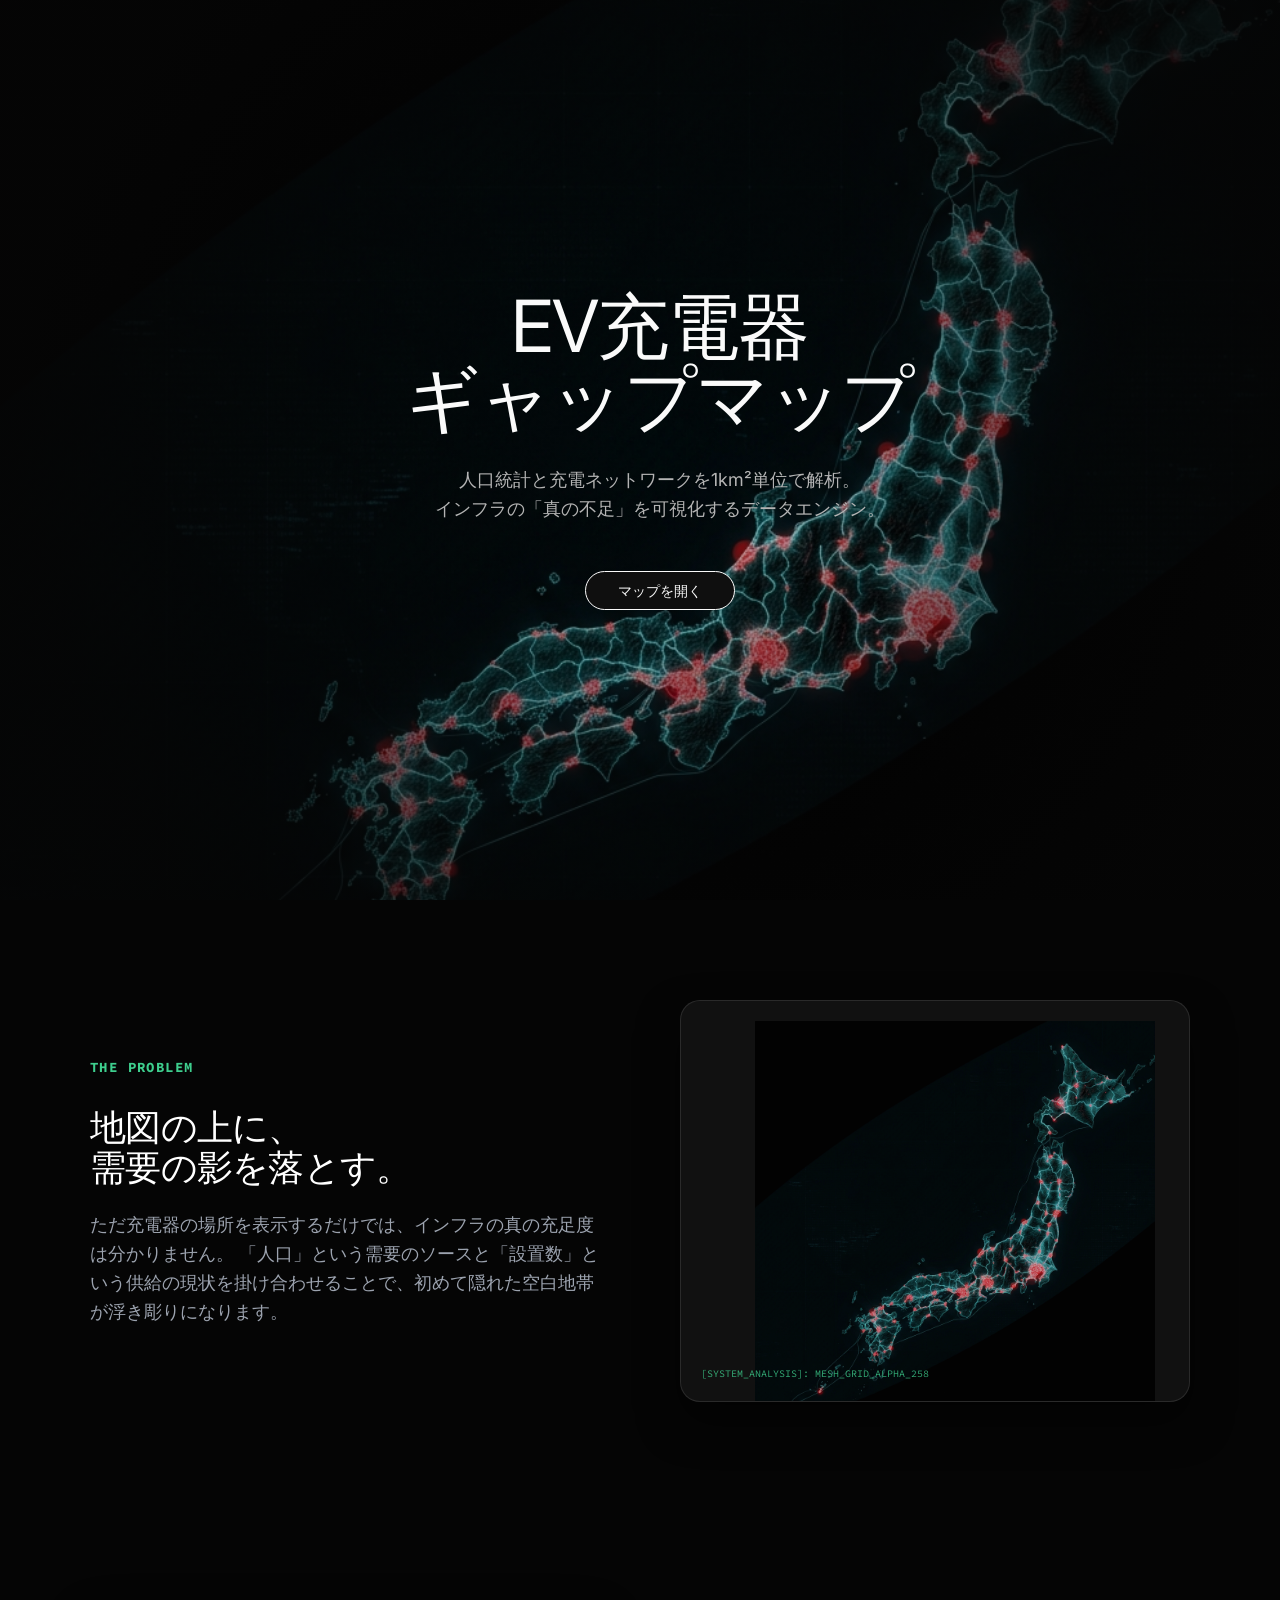
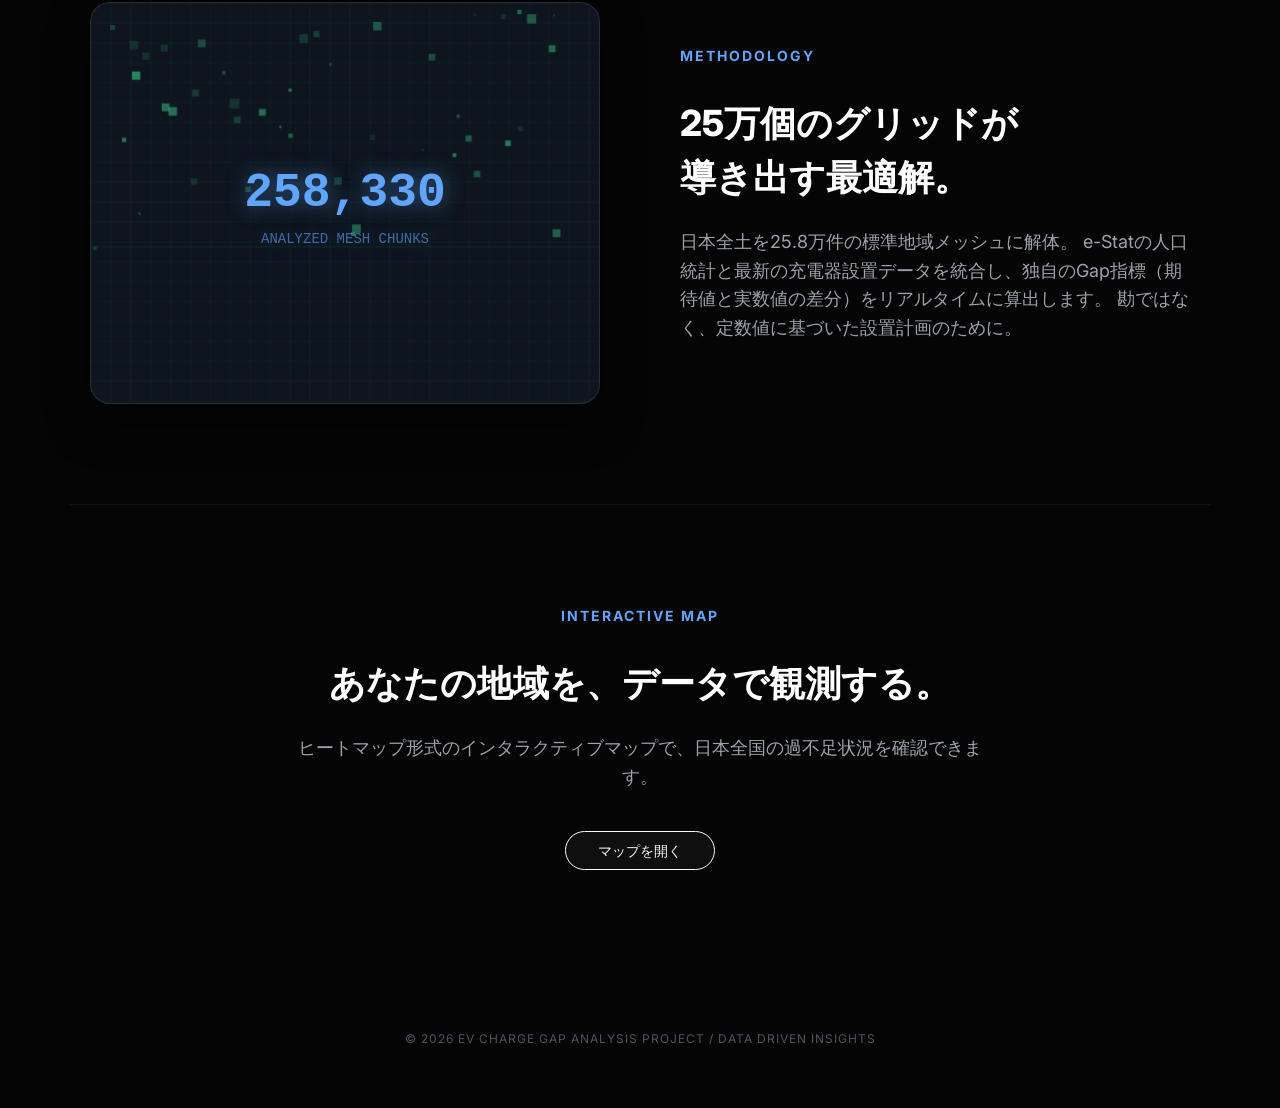
==== public/lp/index.html @ 3be9c39c "Fix: フォルダ名を完全に小文字化 (LP -> lp) ※一時フォルダ経由" ====
<!DOCTYPE html>
<html lang="ja">
<head>
    <meta charset="UTF-8">
    <meta name="viewport" content="width=device-width, initial-scale=1.0">
    <title>EV Charge Gap Analysis | The Science of Infrastructure</title>
    
    <meta name="description" content="人口統計と充電ステーションデータを統合した、日本全土のEVインフラ・ギャップ分析マップ。データサイエンスに基づいた不足エリアの特定。">
    
    <!-- Google Fonts -->
    <link href="https://fonts.googleapis.com/css2?family=Inter:wght@400;500;800&family=Source+Code+Pro&display=swap" rel="stylesheet">
    <link rel="stylesheet" href="../style.css">
</head>
<body class="lp-body">

    <div class="grid-overlay"></div>

    <!-- Hero Section -->
    <header class="hero">
        <div class="hero-content">
            <h1 style="font-size: clamp(40px, 8vw, 72px); font-weight: 400; color: var(--sb-text-main); line-height: 1.0; letter-spacing: -0.02em;">EV充電器<br>ギャップマップ</h1>
            <p style="font-size: 18px; color: var(--sb-text-secondary); max-width: 600px; margin: 32px auto 48px; line-height: 1.6;">人口統計と充電ネットワークを1km²単位で解析。<br>インフラの「真の不足」を可視化するデータエンジン。</p>
            <a href="/" class="cta-button">マップを開く</a>
        </div>
    </header>

    <!-- Problem Section -->
    <section class="lp-section">
        <div class="section-grid">
            <div>
                <div class="section-tag" style="font-family: 'Source Code Pro', monospace; letter-spacing: 0.1em; color: var(--sb-green);">THE PROBLEM</div>
                <h2 class="section-title" style="font-weight: 400; line-height: 1.1; letter-spacing: -0.02em;">地図の上に、<br>需要の影を落とす。</h2>
                <p class="section-desc">
                    ただ充電器の場所を表示するだけでは、インフラの真の充足度は分かりません。
                    「人口」という需要のソースと「設置数」という供給の現状を掛け合わせることで、初めて隠れた空白地帯が浮き彫りになります。
                </p>
            </div>
            <div class="feature-mockup">
                <!-- Data Visualization Concept Image -->
                <img src="../landing_hero.png" alt="Data Grid Visualization" class="mockup-img pulse-img">
                <div style="position: absolute; bottom: 20px; left: 20px; font-family: 'Source Code Pro', monospace; font-size: 10px; color: var(--sb-green); opacity: 0.8;">
                    [SYSTEM_ANALYSIS]: MESH_GRID_ALPHA_258
                </div>
            </div>
        </div>
    </section>

    <!-- Methodology Section -->
    <section class="lp-section">
        <div class="section-grid" style="direction: rtl;">
            <div style="direction: ltr;">
                <div class="section-tag">Methodology</div>
                <h2 class="section-title">25万個のグリッドが<br>導き出す最適解。</h2>
                <p class="section-desc">
                    日本全土を25.8万件の標準地域メッシュに解体。
                    e-Statの人口統計と最新の充電器設置データを統合し、独自のGap指標（期待値と実数値の差分）をリアルタイムに算出します。
                    勘ではなく、定数値に基づいた設置計画のために。
                </p>
            </div>
            <div class="feature-mockup" style="background: rgba(96, 165, 250, 0.1); position: relative;">
                <canvas id="grid-animation" style="position: absolute; top: 0; left: 0; width: 100%; height: 100%;"></canvas>
                <div style="display: flex; justify-content: center; align-items: center; height: 100%; color: #60a5fa; font-family: monospace; position: relative; z-index: 2; pointer-events: none;">
                    <div style="text-align: center; text-shadow: 0 0 20px rgba(96, 165, 250, 0.5);">
                        <div style="font-size: 48px; font-weight: 800;">258,330</div>
                        <div style="font-size: 14px; opacity: 0.6;">ANALYZED MESH CHUNKS</div>
                    </div>
                </div>
            </div>
        </div>
    </section>

    <!-- Preview / Call to Action -->
    <section class="lp-section" style="text-align: center; border-top: 1px solid rgba(255,255,255,0.05);">
        <div class="section-tag">Interactive Map</div>
        <h2 class="section-title">あなたの地域を、データで観測する。</h2>
        <p class="section-desc" style="margin: 0 auto 40px; max-width: 700px;">
            ヒートマップ形式のインタラクティブマップで、日本全国の過不足状況を確認できます。
        </p>
        <a href="/" class="cta-button">マップを開く</a>
    </section>

    <footer style="padding: 60px 20px; text-align: center; color: #4b5563; font-size: 12px; letter-spacing: 1px;">
        &copy; 2026 EV CHARGE GAP ANALYSIS PROJECT / DATA DRIVEN INSIGHTS
    </footer>

    <script>
        const canvas = document.getElementById('grid-animation');
        const ctx = canvas.getContext('2d');
        let particles = [];
        let w, h;

        function resize() {
            const rect = canvas.parentElement.getBoundingClientRect();
            w = canvas.width = rect.width;
            h = canvas.height = rect.height;
        }

        window.addEventListener('resize', resize);
        resize();

        class Particle {
            constructor() {
                this.reset();
            }
            reset() {
                this.x = Math.random() * w;
                this.y = Math.random() * -h;
                this.size = Math.random() * 8 + 2;
                this.speed = Math.random() * 2 + 1;
                this.opacity = Math.random() * 0.5 + 0.1;
            }
            update() {
                this.y += this.speed;
                if (this.y > h) this.reset();
            }
            draw() {
                ctx.fillStyle = `rgba(62, 207, 142, ${this.opacity})`;
                // Draw a square mesh fragment
                ctx.fillRect(this.x, this.y, this.size, this.size);
                
                // Occasional "glitch" line for tech feel
                if (Math.random() > 0.99) {
                    ctx.fillRect(0, this.y, w, 0.5);
                }
            }
        }

        function init() {
            particles = [];
            for (let i = 0; i < 100; i++) {
                particles.push(new Particle());
            }
        }

        function animate() {
            ctx.clearRect(0, 0, w, h);
            
            // Draw a subtle grid background
            ctx.strokeStyle = 'rgba(62, 207, 142, 0.1)';
            ctx.lineWidth = 0.5;
            const gridSize = 20;
            for (let x = 0; x < w; x += gridSize) {
                ctx.beginPath(); ctx.moveTo(x, 0); ctx.lineTo(x, h); ctx.stroke();
            }
            for (let y = 0; y < h; y += gridSize) {
                ctx.beginPath(); ctx.moveTo(0, y); ctx.lineTo(w, y); ctx.stroke();
            }

            particles.forEach(p => {
                p.update();
                p.draw();
            });
            requestAnimationFrame(animate);
        }

        init();
        animate();
    </script>

</body>
</html>
---- public/style.css ----
:root {
    /* Supabase Colors */
    --sb-bg: #171717;
    --sb-bg-darker: #0f0f0f;
    --sb-green: #3ecf8e;
    --sb-green-link: #00c573;
    --sb-border: #2e2e2e;
    --sb-border-prominent: #363636;
    --sb-text-main: #fafafa;
    --sb-text-secondary: #b4b4b4;
    --sb-text-muted: #898989;
    
    /* System Overrides */
    --primary-blue: var(--sb-green); /* Map specific */
}

body {
    margin: 0;
    padding: 0;
    font-family: 'Inter', system-ui, -apple-system, sans-serif; /* Mimic Circular */
    background-color: var(--sb-bg);
    color: var(--sb-text-main);
    line-height: 1.5;
}

#map {
    width: 100vw;
    height: 100vh;
    background-color: #111111;
}

/* Supabase Panel styles */
.glass-panel {
    background: var(--sb-bg-darker);
    border: 1px solid var(--sb-border);
    box-shadow: none; /* Supabase avoids shadows */
    border-radius: 8px; /* Comfortable radius */
    padding: 24px;
    z-index: 1000;
}

/* Main Top Left Panel */
.main-panel {
    position: absolute;
    top: 20px;
    left: 20px;
    width: 340px;
}

h1 {
    margin: 0 0 4px 0;
    font-size: 24px;
    font-weight: 400; /* Supabase uses 400 with tight line-height */
    color: var(--sb-text-main);
    line-height: 1.0;
    letter-spacing: -0.02em;
}

.toggle-btn {
    background: rgba(255, 255, 255, 0.1);
    border: none;
    color: #cbd5e1;
    cursor: pointer;
    font-size: 14px;
    padding: 6px 10px;
    border-radius: 6px;
    transition: background 0.2s, color 0.2s;
    line-height: 1;
}

.toggle-btn:hover {
    background: rgba(255, 255, 255, 0.2);
    color: #fff;
}

.subtitle {
    margin: 0 0 20px 0;
    font-size: 13px;
    color: #9ca3af;
    font-weight: 600;
    text-transform: uppercase;
    letter-spacing: 0.5px;
    white-space: nowrap;
}

.stats-box {
    display: flex;
    flex-direction: column;
    gap: 12px;
    margin-bottom: 24px;
}

.stat-item {
    display: flex;
    justify-content: space-between;
    align-items: center;
    background: rgba(255, 255, 255, 0.03);
    padding: 12px 16px;
    border-radius: 8px;
    border: 1px solid rgba(255, 255, 255, 0.05);
}

.stat-label {
    font-size: 13px;
    color: #cbd5e1;
    font-weight: 600;
}

.stat-value {
    font-size: 18px;
    font-weight: 800;
    color: #ffffff;
}

.stat-value.link {
    color: #60a5fa;
    text-decoration: underline;
    cursor: pointer;
}

.stat-value.link:hover {
    color: #93c5fd;
}

.unit {
    font-size: 12px;
    color: #9ca3af;
    font-weight: 400;
}

/* Station List */
#station-list-container {
    margin-top: 15px;
    max-height: 200px;
    overflow-y: auto;
    background: rgba(0, 0, 0, 0.2);
    border-radius: 8px;
    padding: 10px;
    display: none;
    border: 1px solid rgba(255, 255, 255, 0.1);
}

.station-item {
    font-size: 12px;
    margin-bottom: 8px;
    padding-bottom: 8px;
    border-bottom: 1px solid rgba(255, 255, 255, 0.05);
}

.station-item:last-child {
    margin-bottom: 0;
    padding-bottom: 0;
    border-bottom: none;
}

.station-name {
    display: block;
    color: #e5e7eb;
    text-decoration: none;
    font-weight: 600;
    margin-bottom: 2px;
}

.station-name:hover {
    color: #60a5fa;
    text-decoration: underline;
}

.station-info {
    font-size: 11px;
    color: #9ca3af;
}

/* Custom Scrollbar for the list */
#station-list-container::-webkit-scrollbar {
    width: 6px;
}

#station-list-container::-webkit-scrollbar-track {
    background: transparent;
}

#station-list-container::-webkit-scrollbar-thumb {
    background: rgba(255, 255, 255, 0.2);
    border-radius: 3px;
}

#station-list-container::-webkit-scrollbar-thumb:hover {
    background: rgba(255, 255, 255, 0.3);
}

/* Legend */
.legend-container {
    margin-top: 10px;
}

.legend-title {
    font-size: 12px;
    text-transform: uppercase;
    color: #9ca3af;
    margin: 0 0 8px 0;
}

.legend-bar {
    height: 8px;
    width: 100%;
    border-radius: 4px;
    /* Red to White to Blue */
    background: linear-gradient(to right, #ff4c4c, #ffffff, #4c6bff);
    margin-bottom: 6px;
}

.legend-labels {
    display: flex;
    justify-content: space-between;
    font-size: 11px;
    color: #9ca3af;
}

/* Bottom Right Info Panel */
.info-panel {
    position: absolute;
    bottom: 30px;
    right: 20px;
    width: 260px;
    min-height: 80px;
}

.info-placeholder {
    font-size: 13px;
    color: #9ca3af;
    text-align: center;
    padding: 20px 0;
}

.info-row {
    display: flex;
    justify-content: space-between;
    align-items: baseline;
    margin-bottom: 8px;
}

.info-label {
    font-size: 12px;
    color: #9ca3af;
}

.info-val {
    font-size: 16px;
    font-weight: 700;
    color: #ffffff;
}

.gap-val {
    font-size: 24px;
    font-weight: 800;
}

.info-content hr {
    border: 0;
    height: 1px;
    background: rgba(255, 255, 255, 0.1);
    margin: 12px 0;
}

.info-mesh {
    font-size: 10px;
    color: #6b7280;
    text-align: right;
    margin-top: 10px;
}

/* Tooltip */
.tooltip-wrapper {
    position: relative;
    cursor: help;
}

.info-icon {
    display: inline-block;
    width: 14px;
    height: 14px;
    border-radius: 50%;
    background: #4b5563;
    color: #111;
    font-size: 10px;
    text-align: center;
    line-height: 14px;
    margin-left: 4px;
}

.tooltip {
    display: none;
    position: absolute;
    top: 110%;
    left: 0;
    width: 220px;
    background: #1f2937;
    border: 1px solid #374151;
    padding: 10px;
    border-radius: 6px;
    font-size: 12px;
    line-height: 1.5;
    color: #d1d5db;
    z-index: 1001;
    box-shadow: 0 4px 12px rgba(0,0,0,0.3);
}

.tooltip-wrapper:hover .tooltip {
    display: block;
}

/* Loading Overlay */
.loading-overlay {
    position: fixed;
    top: 0;
    left: 0;
    width: 100vw;
    height: 100vh;
    background: #111111;
    z-index: 9999;
    display: flex;
    flex-direction: column;
    justify-content: center;
    align-items: center;
}

.spinner {
    width: 50px;
    height: 50px;
    border: 4px solid rgba(255, 255, 255, 0.1);
    border-top: 4px solid #60a5fa;
    border-radius: 50%;
    animation: spin 1s linear infinite;
    margin-bottom: 20px;
}

@keyframes spin {
    0% { transform: rotate(0deg); }
    100% { transform: rotate(360deg); }
}

.loading-text {
    font-size: 18px;
    font-weight: 600;
    color: #e5e7eb;
    text-align: center;
    line-height: 1.5;
}

/* Disclaimer / Attribution Panel */
.disclaimer-panel {
    position: absolute;
    bottom: 20px;
    left: 20px;
    width: 340px;
    padding: 12px 16px;
    font-size: 11px;
    line-height: 1.4;
    color: #9ca3af;
    background: rgba(30, 32, 38, 0.85);
    backdrop-filter: blur(8px);
    -webkit-backdrop-filter: blur(8px);
    border: 1px solid rgba(255, 255, 255, 0.1);
    border-radius: 8px;
    z-index: 1000;
    box-shadow: 0 4px 16px rgba(0, 0, 0, 0.4);
    pointer-events: auto;
}

.disclaimer-panel a {
    color: #60a5fa;
    text-decoration: none;
}

.disclaimer-panel a:hover {
    text-decoration: underline;
}

.disclaimer-title {
    font-weight: 700;
    color: #e5e7eb;
    margin-bottom: 6px;
    font-size: 12px;
}

/* Mobile Responsiveness */
@media (max-width: 600px) {
    .glass-panel {
        padding: 16px;
        border-radius: 12px;
    }

    .main-panel {
        top: 10px;
        left: 10px;
        width: calc(100% - 20px);
        max-width: 300px;
    }

    h1 {
        font-size: 18px;
    }

    .subtitle {
        font-size: 11px;
        margin-bottom: 12px;
    }

    .info-panel {
        bottom: 15px; /* Stay above browser nav bar if possible */
        right: 10px;
        width: calc(100% - 20px);
        max-width: 240px;
    }

    .disclaimer-panel {
        bottom: 10px;
        left: 10px;
        width: calc(100% - 20px);
        max-width: 280px;
        padding: 10px 12px;
    }

    .toggle-btn {
        padding: 8px 12px; /* Larger tap area */
    }

    .stat-value {
        font-size: 16px;
    }

    .gap-val {
        font-size: 20px;
    }
}

/* --- Landing Page Specific Styles --- */
.lp-body {
    overflow-x: hidden;
    scroll-behavior: smooth;
    background-color: #050505; /* Even darker for the landing */
}

/* Hero Section */
.hero {
    position: relative;
    width: 100%;
    height: 100vh;
    display: flex;
    flex-direction: column;
    justify-content: center;
    align-items: center;
    background: url('landing_hero.png') no-repeat center center;
    background-size: cover;
    text-align: center;
    padding: 0 20px;
}

.hero::before {
    content: '';
    position: absolute;
    top: 0;
    left: 0;
    width: 100%;
    height: 100%;
    background: radial-gradient(circle at center, rgba(0,0,0,0.1) 0%, rgba(5,5,5,0.9) 80%);
    z-index: 1;
}

.hero-content {
    position: relative;
    z-index: 2;
    max-width: 900px;
}

.hero-content h1 {
    font-size: clamp(40px, 8vw, 72px);
    line-height: 1.1;
    margin-bottom: 24px;
    letter-spacing: -2px;
}

.hero-content p {
    font-size: clamp(16px, 2vw, 20px);
    color: #9ca3af;
    max-width: 600px;
    margin: 0 auto 40px;
}

.cta-button {
    display: inline-block;
    padding: 8px 32px;
    font-size: 14px;
    font-weight: 500;
    color: var(--sb-text-main);
    background: var(--sb-bg-darker);
    border-radius: 9999px; /* Pill shape */
    border: 1px solid var(--sb-text-main);
    text-decoration: none;
    transition: all 0.2s;
}

.cta-button:hover {
    transform: none;
    background: var(--sb-text-main);
    color: var(--sb-bg-darker);
}

/* Sections */
.lp-section {
    position: relative;
    padding: 100px 20px;
    max-width: 1100px;
    margin: 0 auto;
    z-index: 2;
}

.section-grid {
    display: grid;
    grid-template-columns: 1fr 1fr;
    gap: 80px;
    align-items: center;
}

.section-tag {
    color: #60a5fa;
    font-size: 14px;
    font-weight: 700;
    text-transform: uppercase;
    letter-spacing: 2px;
    margin-bottom: 16px;
}

.section-title {
    font-size: 36px;
    font-weight: 800;
    margin-bottom: 24px;
    color: #ffffff;
}

.section-desc {
    font-size: 18px;
    line-height: 1.6;
    color: #9ca3af;
}

.feature-mockup {
    background: rgba(255, 255, 255, 0.05);
    border: 1px solid rgba(255, 255, 255, 0.1);
    border-radius: 20px;
    height: 400px;
    overflow: hidden;
    position: relative;
    box-shadow: 0 20px 40px rgba(0,0,0,0.5);
}

.mockup-img {
    width: 100%;
    height: 100%;
    object-fit: contain;
    padding: 20px;
    opacity: 0.8;
}

/* Grid Pattern Overlay */
.grid-overlay {
    position: fixed;
    top: 0;
    left: 0;
    width: 100%;
    height: 100%;
    background-image: radial-gradient(rgba(255,255,255,0.05) 1px, transparent 1px);
    background-size: 40px 40px;
    z-index: 0;
    pointer-events: none;
}

@media (max-width: 768px) {
    .section-grid {
        grid-template-columns: 1fr;
        gap: 40px;
    }
    .hero-content p {
        font-size: 14px;
        margin-bottom: 24px;
    }
}

/* Pulse animation for the Japan Map */
@keyframes pulse-brightness {
    0%, 100% { filter: brightness(0.6) contrast(1.1); }
    50% { filter: brightness(0.9) contrast(1.2); }
}

.pulse-img {
    animation: pulse-brightness 4s ease-in-out infinite;
}
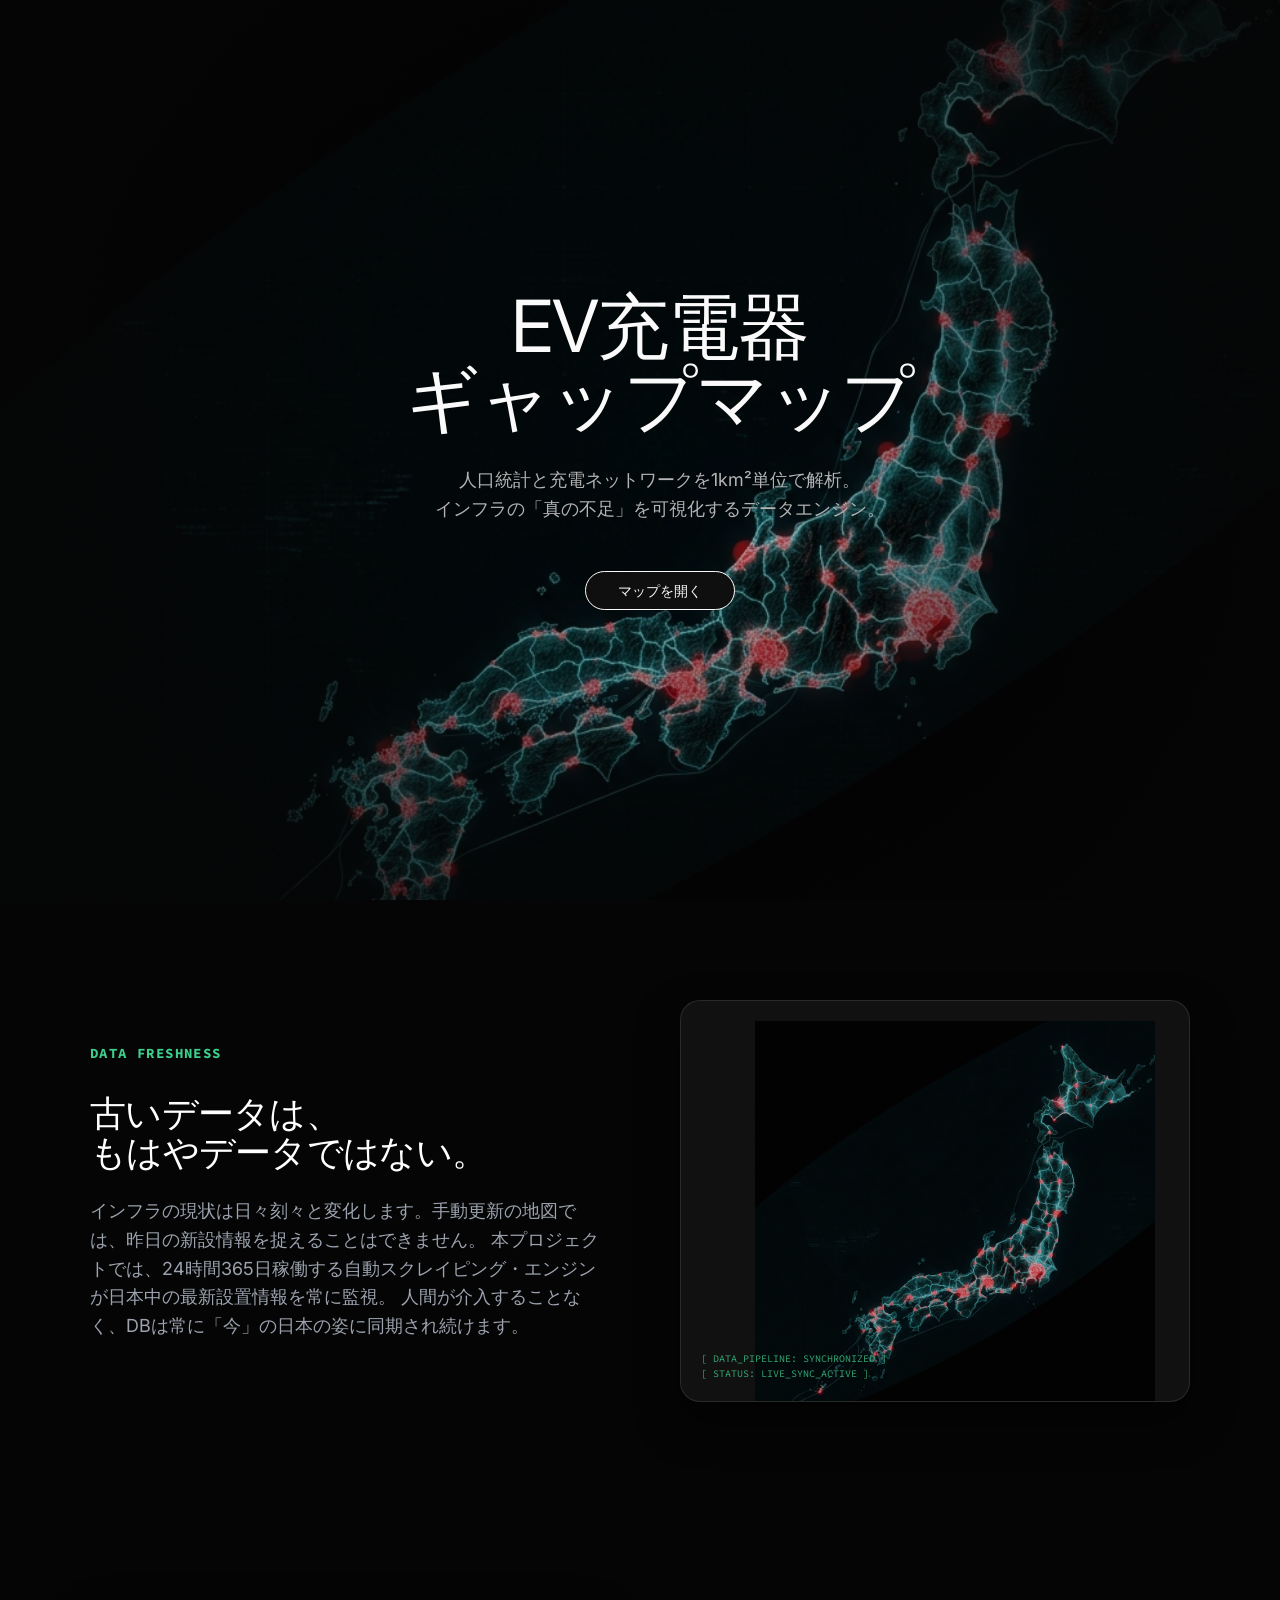
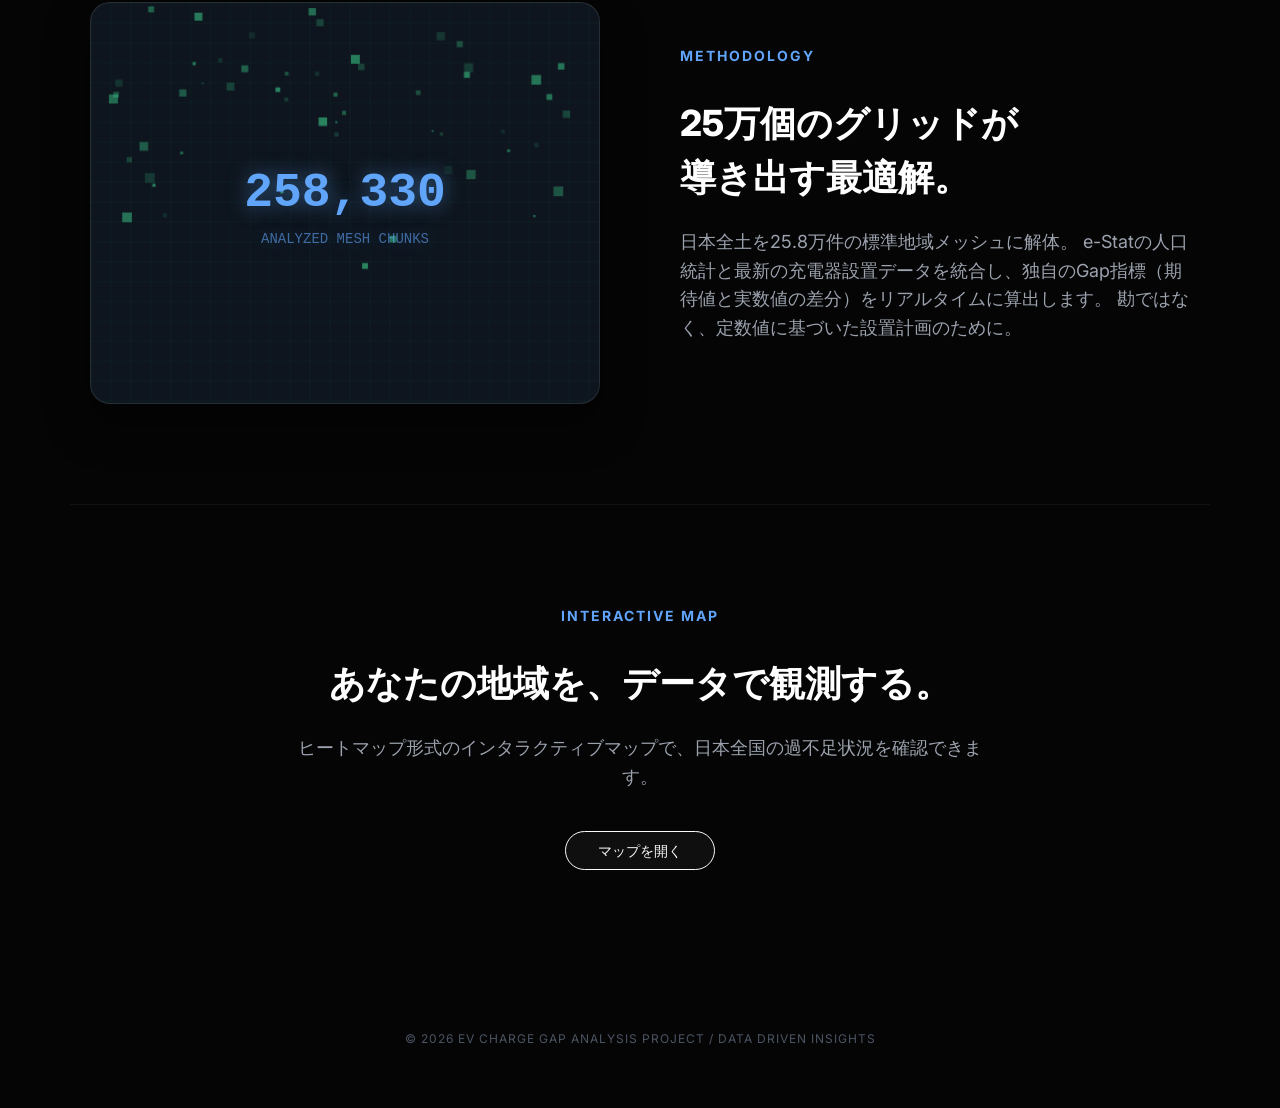
==== commit 83eeb2dd: "PR: 全自動データパイプラインと鮮度の強みを強調するLP更新" ====
--- a/public/lp/index.html
+++ b/public/lp/index.html
@@ -24,22 +24,23 @@
         </div>
     </header>
 
-    <!-- Problem Section -->
+    <!-- Automatic Data Section (Previously Problem) -->
     <section class="lp-section">
         <div class="section-grid">
             <div>
-                <div class="section-tag" style="font-family: 'Source Code Pro', monospace; letter-spacing: 0.1em; color: var(--sb-green);">THE PROBLEM</div>
-                <h2 class="section-title" style="font-weight: 400; line-height: 1.1; letter-spacing: -0.02em;">地図の上に、<br>需要の影を落とす。</h2>
+                <div class="section-tag" style="font-family: 'Source Code Pro', monospace; letter-spacing: 0.1em; color: var(--sb-green);">DATA FRESHNESS</div>
+                <h2 class="section-title" style="font-weight: 400; line-height: 1.1; letter-spacing: -0.02em;">古いデータは、<br>もはやデータではない。</h2>
                 <p class="section-desc">
-                    ただ充電器の場所を表示するだけでは、インフラの真の充足度は分かりません。
-                    「人口」という需要のソースと「設置数」という供給の現状を掛け合わせることで、初めて隠れた空白地帯が浮き彫りになります。
+                    インフラの現状は日々刻々と変化します。手動更新の地図では、昨日の新設情報を捉えることはできません。
+                    本プロジェクトでは、24時間365日稼働する自動スクレイピング・エンジンが日本中の最新設置情報を常に監視。
+                    人間が介入することなく、DBは常に「今」の日本の姿に同期され続けます。
                 </p>
             </div>
             <div class="feature-mockup">
                 <!-- Data Visualization Concept Image -->
                 <img src="../landing_hero.png" alt="Data Grid Visualization" class="mockup-img pulse-img">
                 <div style="position: absolute; bottom: 20px; left: 20px; font-family: 'Source Code Pro', monospace; font-size: 10px; color: var(--sb-green); opacity: 0.8;">
-                    [SYSTEM_ANALYSIS]: MESH_GRID_ALPHA_258
+                    [ DATA_PIPELINE: SYNCHRONIZED ] <br> [ STATUS: LIVE_SYNC_ACTIVE ]
                 </div>
             </div>
         </div>
